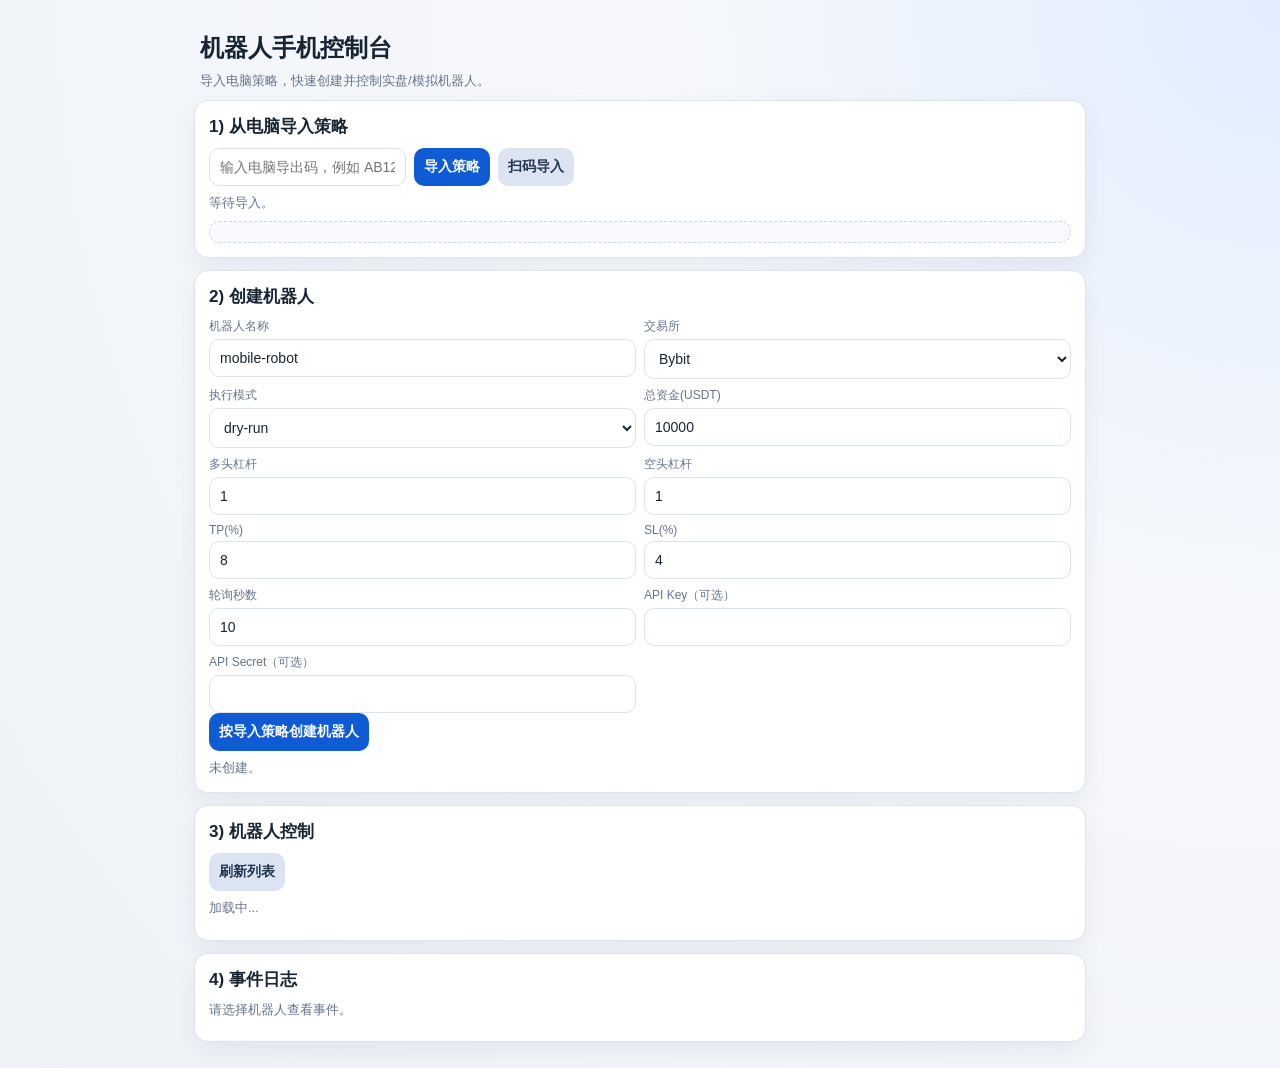
==== static/mobile.html @ cdc5f273 "feat: add mobile robot console with QR strategy import" ====
<!DOCTYPE html>
<html lang="zh-CN">
<head>
  <meta charset="UTF-8" />
  <meta name="viewport" content="width=device-width, initial-scale=1.0" />
  <title>机器人手机控制台</title>
  <link rel="stylesheet" href="/static/mobile.css?v=20260305a" />
</head>
<body>
  <div class="page">
    <header class="hero">
      <h1>机器人手机控制台</h1>
      <p>导入电脑策略，快速创建并控制实盘/模拟机器人。</p>
    </header>

    <section class="card">
      <h2>1) 从电脑导入策略</h2>
      <div class="row">
        <input id="transfer_code" type="text" placeholder="输入电脑导出码，例如 AB12CD34" />
        <button id="import_strategy_btn">导入策略</button>
        <button id="scan_strategy_btn" class="secondary" type="button">扫码导入</button>
      </div>
      <div id="import_status" class="status">等待导入。</div>
      <div id="strategy_summary" class="summary"></div>
    </section>

    <section class="card">
      <h2>2) 创建机器人</h2>
      <div class="grid">
        <label>机器人名称<input id="robot_name" type="text" value="mobile-robot" /></label>
        <label>交易所
          <select id="robot_exchange">
            <option value="bybit" selected>Bybit</option>
            <option value="binance">Binance</option>
          </select>
        </label>
        <label>执行模式
          <select id="robot_mode">
            <option value="dry-run" selected>dry-run</option>
            <option value="live">live（Bybit）</option>
          </select>
        </label>
        <label>总资金(USDT)<input id="capital_usdt" type="number" value="10000" min="1" /></label>
        <label>多头杠杆<input id="long_lev" type="number" value="1" min="1" max="20" step="0.1" /></label>
        <label>空头杠杆<input id="short_lev" type="number" value="1" min="1" max="20" step="0.1" /></label>
        <label>TP(%)<input id="tp_pct" type="number" value="8" min="0.01" step="0.01" /></label>
        <label>SL(%)<input id="sl_pct" type="number" value="4" min="0.01" step="0.01" /></label>
        <label>轮询秒数<input id="poll_sec" type="number" value="10" min="1" max="3600" /></label>
        <label>API Key（可选）<input id="api_key" type="password" autocomplete="off" /></label>
        <label>API Secret（可选）<input id="api_secret" type="password" autocomplete="off" /></label>
      </div>
      <div class="row">
        <button id="create_robot_btn">按导入策略创建机器人</button>
      </div>
      <div id="create_status" class="status">未创建。</div>
    </section>

    <section class="card">
      <h2>3) 机器人控制</h2>
      <div class="row">
        <button id="refresh_robots_btn" class="secondary">刷新列表</button>
      </div>
      <div id="robots_status" class="status">加载中...</div>
      <div id="robots_list" class="robot-list"></div>
    </section>

    <section class="card">
      <h2>4) 事件日志</h2>
      <div id="events_status" class="status">请选择机器人查看事件。</div>
      <div id="events_list" class="events-list"></div>
    </section>
  </div>

  <div id="scan_modal" class="scan-modal" style="display:none;">
    <div class="scan-panel">
      <h3>扫码导入策略</h3>
      <video id="scan_video" autoplay playsinline muted></video>
      <div id="scan_status" class="status">准备打开摄像头...</div>
      <div class="row">
        <button id="stop_scan_btn" class="secondary" type="button">停止扫码</button>
      </div>
    </div>
  </div>

  <script src="/static/mobile.js?v=20260305b"></script>
</body>
</html>
---- static/mobile.css ----
:root {
  --bg: #f3f5f8;
  --card: #ffffff;
  --text: #172433;
  --muted: #64748b;
  --line: #dbe3ee;
  --primary: #0f5bd4;
  --danger: #bd2130;
}

* {
  box-sizing: border-box;
}

body {
  margin: 0;
  font-family: "Noto Sans SC", "PingFang SC", "Microsoft YaHei", sans-serif;
  background: radial-gradient(circle at top right, #e2edff 0%, #f6f8fb 38%, #eef2f7 100%);
  color: var(--text);
}

.page {
  width: min(920px, 100%);
  margin: 0 auto;
  padding: 14px;
}

.hero {
  padding: 18px 6px 10px;
}

.hero h1 {
  margin: 0;
  font-size: 24px;
}

.hero p {
  margin: 8px 0 0;
  color: var(--muted);
  font-size: 13px;
}

.card {
  background: var(--card);
  border: 1px solid var(--line);
  border-radius: 14px;
  box-shadow: 0 10px 24px rgba(19, 41, 77, 0.06);
  padding: 14px;
  margin-bottom: 12px;
}

.card h2 {
  margin: 0 0 10px;
  font-size: 17px;
}

.row {
  display: flex;
  gap: 8px;
  flex-wrap: wrap;
}

.grid {
  display: grid;
  grid-template-columns: repeat(2, minmax(0, 1fr));
  gap: 8px;
}

label {
  display: flex;
  flex-direction: column;
  gap: 4px;
  font-size: 12px;
  color: var(--muted);
}

input,
select,
button {
  border-radius: 10px;
  border: 1px solid var(--line);
  font-size: 14px;
  padding: 10px;
  font-family: inherit;
}

input,
select {
  background: #fff;
  color: var(--text);
}

button {
  border: none;
  background: var(--primary);
  color: #fff;
  font-weight: 600;
  cursor: pointer;
}

button.secondary {
  background: #dce4f1;
  color: #223650;
}

button.warn {
  background: #f0b429;
  color: #1f2f46;
}

button.danger {
  background: var(--danger);
}

.status {
  margin-top: 8px;
  color: var(--muted);
  font-size: 13px;
  line-height: 1.45;
}

.summary {
  margin-top: 8px;
  padding: 10px;
  border-radius: 10px;
  background: #f7f9fc;
  border: 1px dashed #ccd8ea;
  font-size: 13px;
}

.summary ul {
  margin: 8px 0 0;
  padding-left: 18px;
}

.robot-list {
  display: grid;
  gap: 8px;
  margin-top: 8px;
}

.robot-card {
  border: 1px solid var(--line);
  border-radius: 12px;
  background: #fff;
  padding: 10px;
}

.robot-title {
  font-size: 14px;
  font-weight: 700;
}

.robot-meta {
  margin-top: 4px;
  font-size: 12px;
  color: var(--muted);
}

.robot-actions {
  margin-top: 8px;
  display: flex;
  flex-wrap: wrap;
  gap: 6px;
}

.robot-actions button {
  padding: 8px 10px;
  font-size: 12px;
}

.events-list {
  margin-top: 8px;
  display: grid;
  gap: 6px;
}

.event-item {
  border: 1px solid var(--line);
  border-radius: 10px;
  background: #fff;
  padding: 8px 10px;
  font-size: 12px;
}

.event-time {
  color: var(--muted);
  margin-bottom: 2px;
}

.scan-modal {
  position: fixed;
  inset: 0;
  z-index: 1000;
  background: rgba(8, 14, 26, 0.75);
  padding: 14px;
}

.scan-panel {
  width: min(560px, 100%);
  margin: 4vh auto 0;
  background: #fff;
  border-radius: 14px;
  border: 1px solid var(--line);
  padding: 12px;
}

.scan-panel h3 {
  margin: 0 0 8px;
  font-size: 16px;
}

#scan_video {
  width: 100%;
  max-height: 52vh;
  border-radius: 10px;
  background: #0b1020;
  border: 1px solid var(--line);
}

@media (max-width: 600px) {
  .grid {
    grid-template-columns: 1fr;
  }

  .row {
    flex-direction: column;
  }

  .row button,
  .row input {
    width: 100%;
  }
}
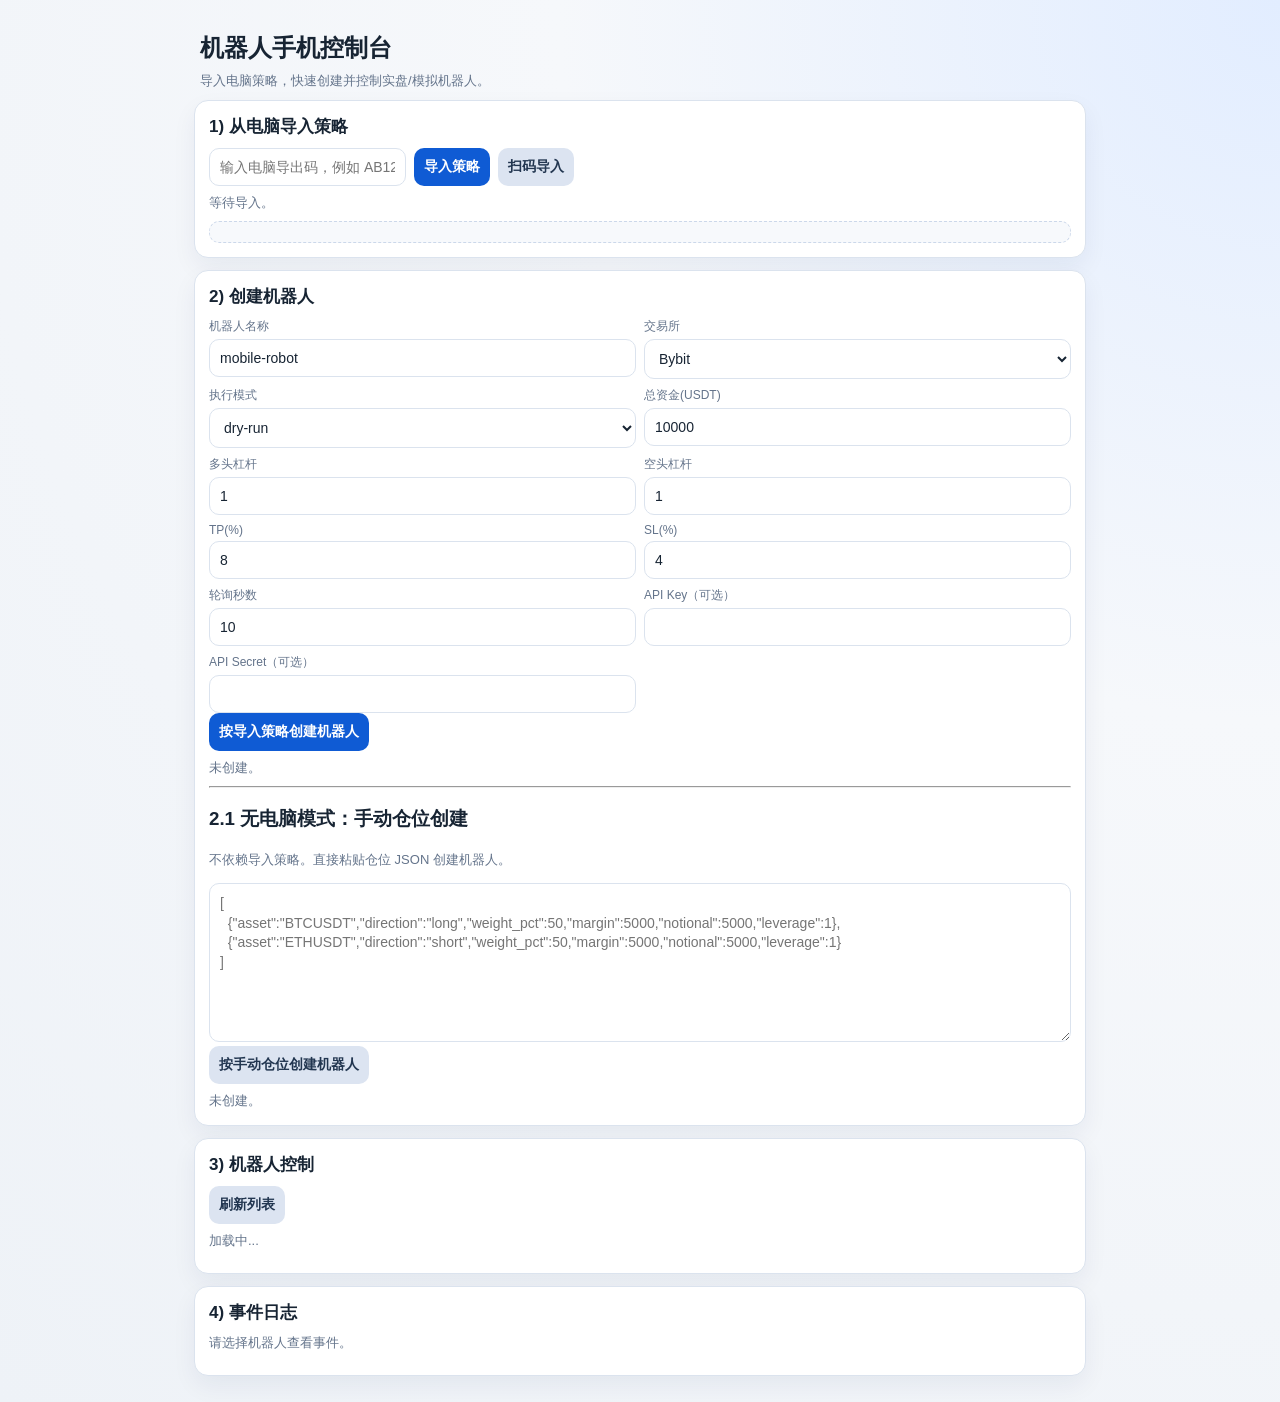
==== commit 143f2373: "feat: enable mobile UI on live_api with manual robot deployment" ====
--- a/static/mobile.html
+++ b/static/mobile.html
@@ -53,6 +53,17 @@
         <button id="create_robot_btn">按导入策略创建机器人</button>
       </div>
       <div id="create_status" class="status">未创建。</div>
+      <hr />
+      <h3>2.1 无电脑模式：手动仓位创建</h3>
+      <p class="status">不依赖导入策略。直接粘贴仓位 JSON 创建机器人。</p>
+      <textarea id="manual_rows_json" rows="7" placeholder='[
+  {"asset":"BTCUSDT","direction":"long","weight_pct":50,"margin":5000,"notional":5000,"leverage":1},
+  {"asset":"ETHUSDT","direction":"short","weight_pct":50,"margin":5000,"notional":5000,"leverage":1}
+]'></textarea>
+      <div class="row">
+        <button id="create_robot_manual_btn" class="secondary">按手动仓位创建机器人</button>
+      </div>
+      <div id="manual_create_status" class="status">未创建。</div>
     </section>
 
     <section class="card">
--- a/static/mobile.css
+++ b/static/mobile.css
@@ -76,6 +76,7 @@
 
 input,
 select,
+textarea,
 button {
   border-radius: 10px;
   border: 1px solid var(--line);
@@ -85,9 +86,17 @@
 }
 
 input,
-select {
+select,
+textarea {
   background: #fff;
   color: var(--text);
+}
+
+textarea {
+  width: 100%;
+  resize: vertical;
+  min-height: 120px;
+  line-height: 1.4;
 }
 
 button {
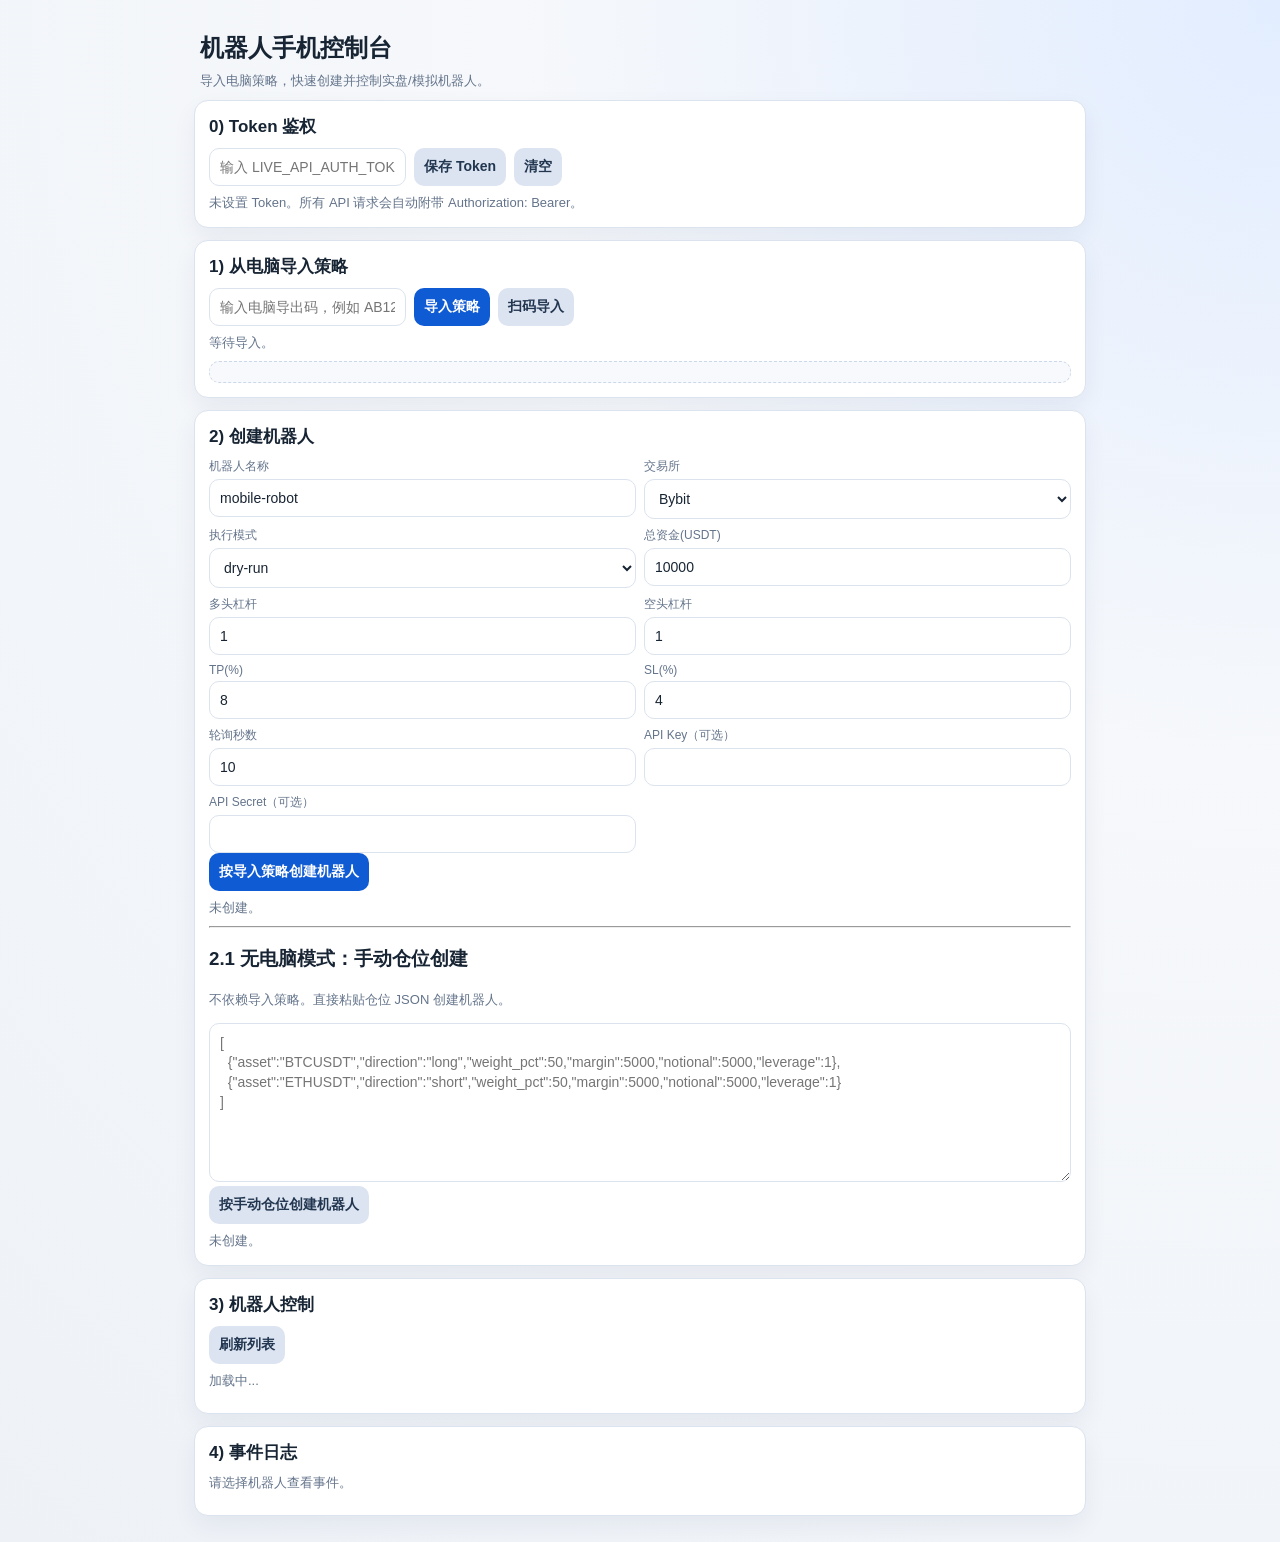
==== commit 92451e5a: "feat(mobile): add token input and auto bearer auth" ====
--- a/static/mobile.html
+++ b/static/mobile.html
@@ -12,6 +12,16 @@
       <h1>机器人手机控制台</h1>
       <p>导入电脑策略，快速创建并控制实盘/模拟机器人。</p>
     </header>
+
+    <section class="card">
+      <h2>0) Token 鉴权</h2>
+      <div class="row">
+        <input id="api_token" type="password" placeholder="输入 LIVE_API_AUTH_TOKEN（自动 Bearer）" autocomplete="off" />
+        <button id="save_token_btn" class="secondary" type="button">保存 Token</button>
+        <button id="clear_token_btn" class="secondary" type="button">清空</button>
+      </div>
+      <div id="token_status" class="status">未设置 Token。所有 API 请求会自动附带 Authorization: Bearer。</div>
+    </section>
 
     <section class="card">
       <h2>1) 从电脑导入策略</h2>
@@ -93,6 +103,6 @@
     </div>
   </div>
 
-  <script src="/static/mobile.js?v=20260305b"></script>
+  <script src="/static/mobile.js?v=20260306a"></script>
 </body>
 </html>
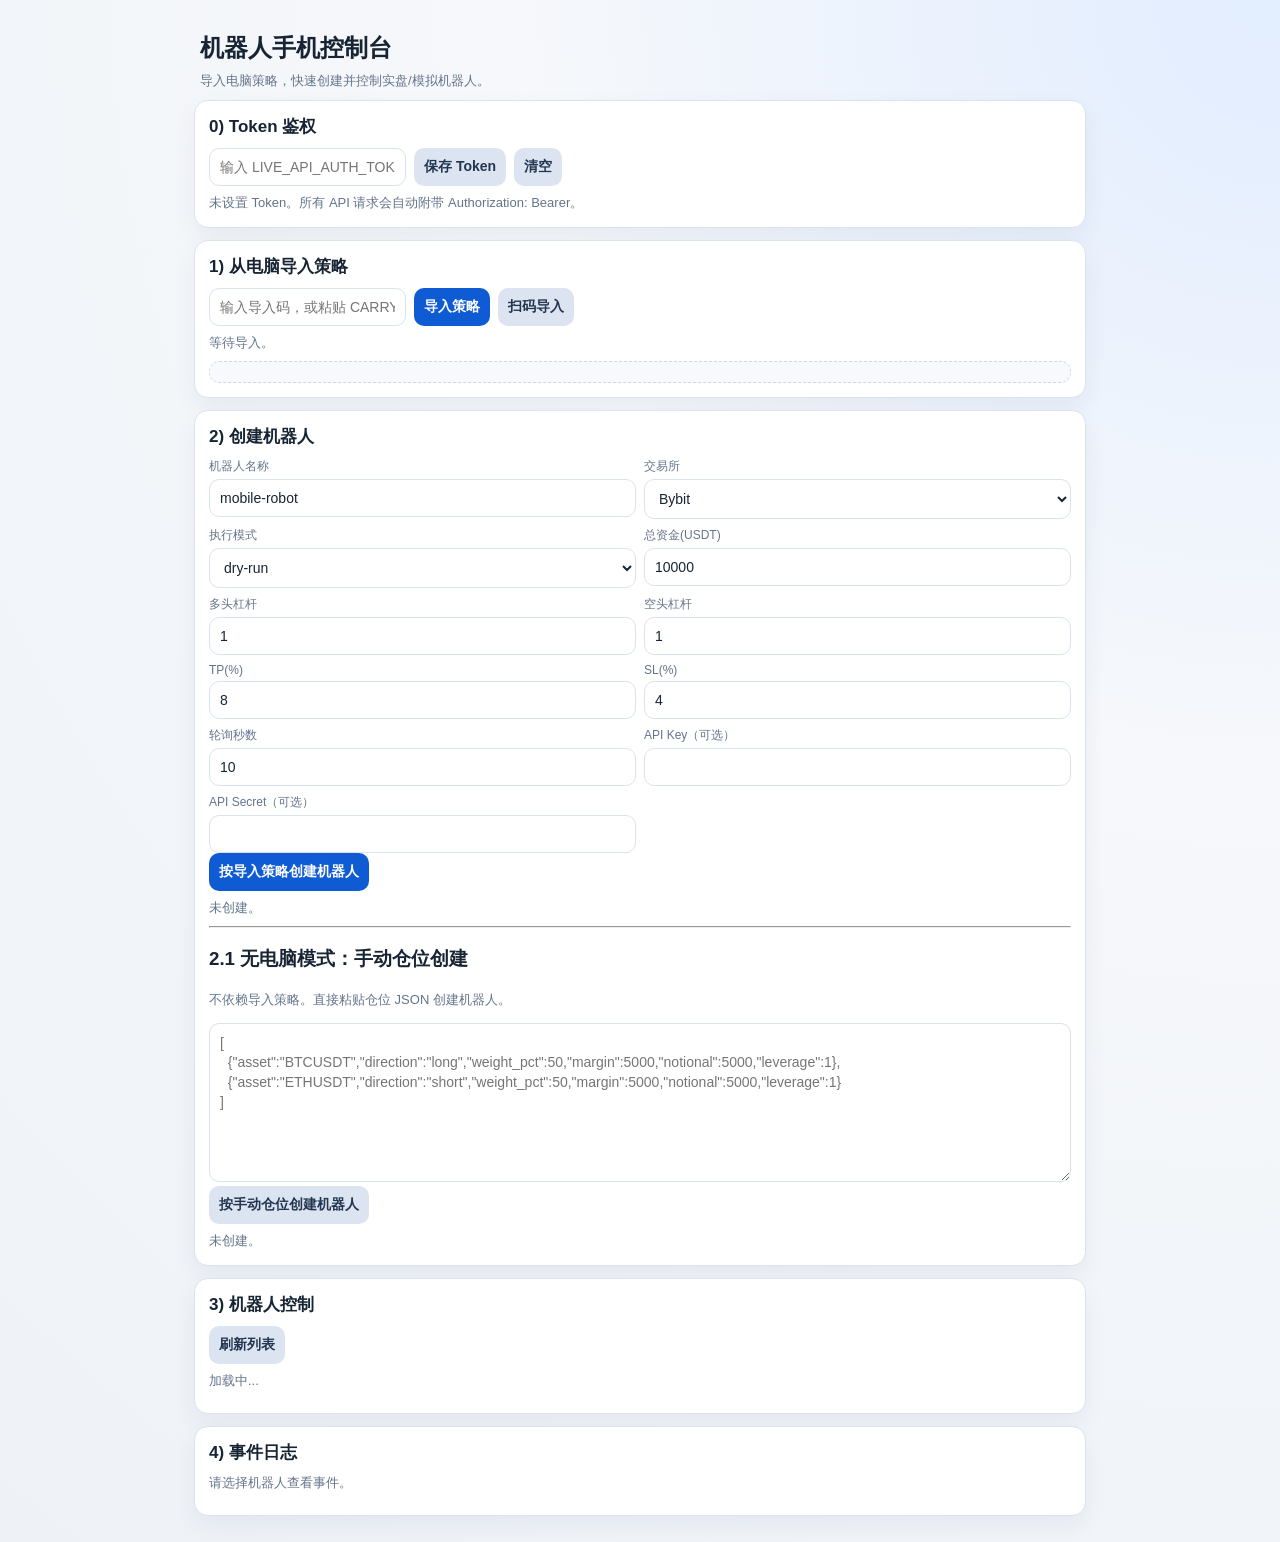
==== commit 727008f0: "feat(mobile): support offline QR strategy import without transfer API" ====
--- a/static/mobile.html
+++ b/static/mobile.html
@@ -26,7 +26,7 @@
     <section class="card">
       <h2>1) 从电脑导入策略</h2>
       <div class="row">
-        <input id="transfer_code" type="text" placeholder="输入电脑导出码，例如 AB12CD34" />
+        <input id="transfer_code" type="text" placeholder="输入导入码，或粘贴 CARRY1 导入串" />
         <button id="import_strategy_btn">导入策略</button>
         <button id="scan_strategy_btn" class="secondary" type="button">扫码导入</button>
       </div>
@@ -103,6 +103,6 @@
     </div>
   </div>
 
-  <script src="/static/mobile.js?v=20260306a"></script>
+  <script src="/static/mobile.js?v=20260306b"></script>
 </body>
 </html>
